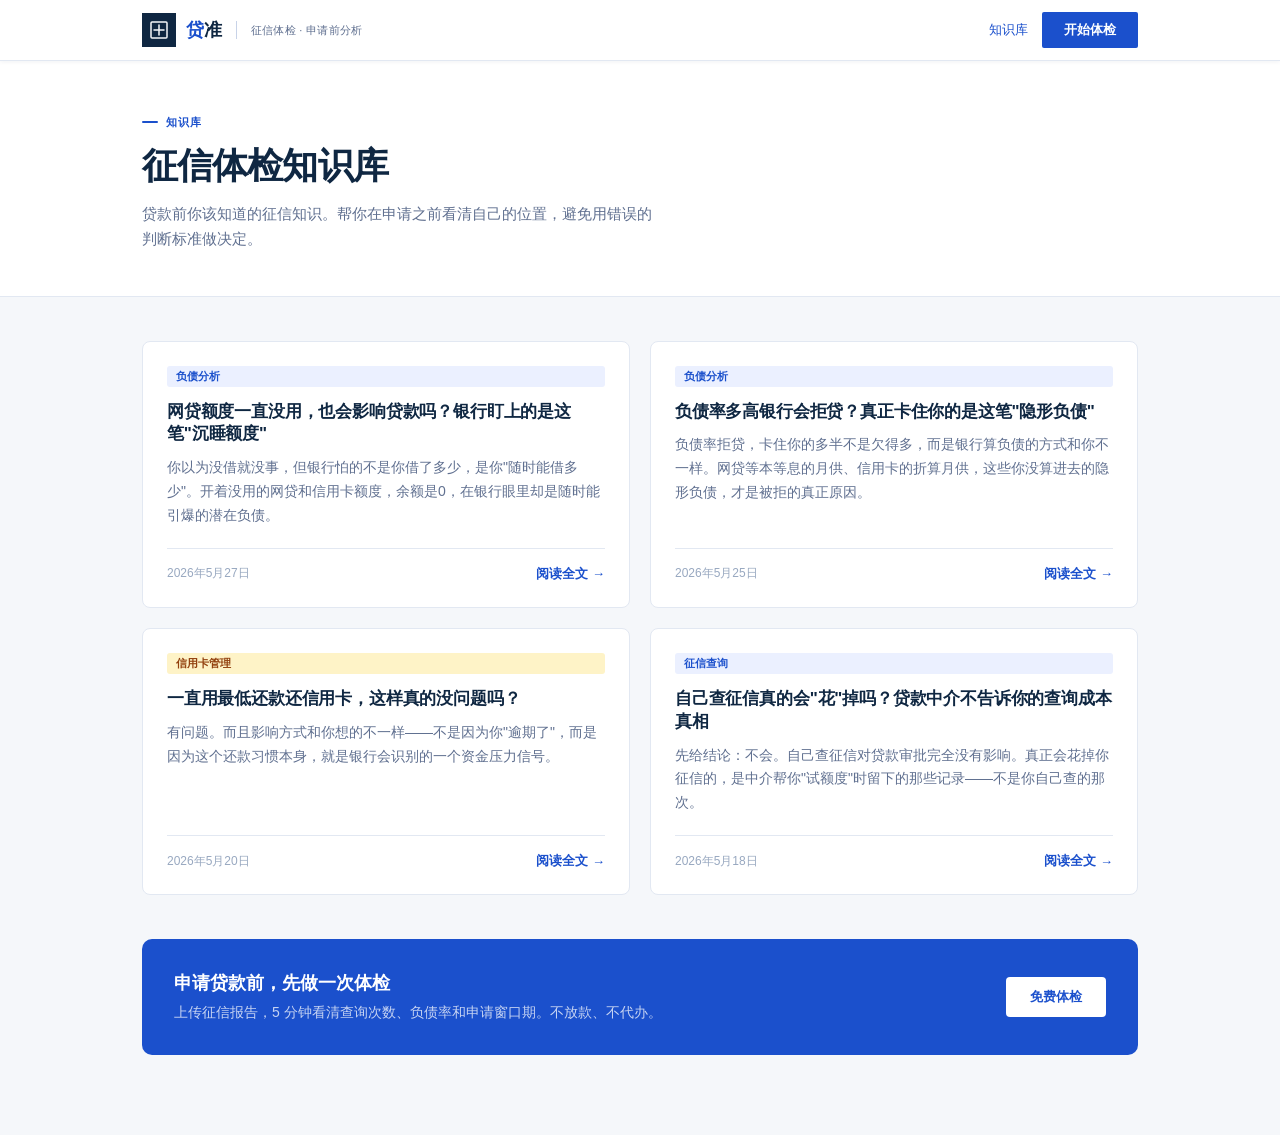
==== blog/index.html @ 6f15da94 "deploy 2026-06-02 12:25 agent 会话持久化 + 移动端保留知识库" ====
<!DOCTYPE html>
<html lang="zh-CN">
<head>
<meta charset="UTF-8">
<meta name="viewport" content="width=device-width, initial-scale=1.0">
<title>征信体检知识库 | 贷准</title>
<meta name="description" content="贷款前你该知道的征信知识：查询次数、负债率、信用卡使用率、被拒原因分析。由贷准科技创始人撰写，帮你在申请贷款前看清自己的位置。">
<link rel="canonical" href="https://dzhun.com.cn/blog/">
<meta property="og:title" content="征信体检知识库 | 贷准">
<meta property="og:description" content="贷款前你该知道的征信知识，帮你在申请前看清自己的位置。">
<meta property="og:url" content="https://dzhun.com.cn/blog/">
<meta property="og:type" content="website">
<meta property="og:image" content="https://dzhun.com.cn/share-cover.png">
<script type="application/ld+json">
{
  "@context": "https://schema.org",
  "@type": "CollectionPage",
  "name": "征信体检知识库",
  "description": "贷款前你该知道的征信知识，由贷准科技创始人撰写。",
  "url": "https://dzhun.com.cn/blog/",
  "publisher": {"@type": "Organization", "name": "贷准科技", "url": "https://dzhun.com.cn"}
}
</script>
<style>
:root{
  --bg:#F5F7FA;--surface:#fff;--border:#E2E8F2;--border2:#C8D3E8;
  --ink:#0F2742;--ink2:#2D4468;--muted:#607090;--faint:#98A8C0;
  --blue:#1B50CC;--blue-d:#1340A8;--blue-lt:#EBF0FF;
  --teal:#1A7A64;--teal-lt:#E4F4EF;
  --sans:'Noto Sans SC','PingFang SC','Hiragino Sans GB','Microsoft YaHei',sans-serif;
  --shadow-sm:0 1px 3px rgba(15,39,66,.07);
  --shadow:0 4px 16px rgba(15,39,66,.09),0 1px 4px rgba(15,39,66,.05);
}
*,*::before,*::after{margin:0;padding:0;box-sizing:border-box;}
html{scroll-behavior:smooth;}
body{font-family:var(--sans);background:var(--bg);color:var(--ink);-webkit-font-smoothing:antialiased;}
a{text-decoration:none;color:inherit;}

/* NAV */
nav{position:sticky;top:0;z-index:200;background:rgba(255,255,255,.97);backdrop-filter:blur(12px);border-bottom:1px solid var(--border);box-shadow:0 1px 4px rgba(15,39,66,.06);}
.nav-inner{max-width:1100px;margin:0 auto;padding:0 clamp(20px,5vw,52px);height:60px;display:flex;align-items:center;gap:28px;}
.logo{display:flex;align-items:center;gap:10px;}
.logo-icon{width:34px;height:34px;background:var(--ink);display:flex;align-items:center;justify-content:center;flex-shrink:0;}
.logo-name{font-size:18px;font-weight:900;color:var(--ink);letter-spacing:-.01em;}
.logo-name em{font-style:normal;color:var(--blue);}
.logo-div{width:1px;height:18px;background:var(--border2);margin:0 4px;}
.logo-desc{font-size:11px;color:var(--muted);letter-spacing:.03em;white-space:nowrap;}
.nav-r{margin-left:auto;display:flex;align-items:center;gap:14px;}
.nav-link{font-size:13px;color:var(--muted);transition:color .2s;}
.nav-link:hover,.nav-link.active{color:var(--blue);}
.nav-btn{font-size:13px;font-weight:700;background:var(--blue);color:#fff;border:none;padding:9px 22px;cursor:pointer;transition:all .2s;white-space:nowrap;border-radius:2px;display:inline-block;}
.nav-btn:hover{background:var(--blue-d);}
@media(max-width:640px){.logo-div,.logo-desc{display:none;}}

/* PAGE HEADER */
.page-header{background:var(--surface);border-bottom:1px solid var(--border);padding:48px 0 44px;}
.inner{max-width:1100px;margin:0 auto;padding:0 clamp(20px,5vw,52px);}
.page-label{font-size:11px;font-weight:700;letter-spacing:.1em;text-transform:uppercase;color:var(--blue);display:inline-flex;align-items:center;gap:8px;margin-bottom:12px;}
.page-label::before{content:'';width:16px;height:2px;background:var(--blue);border-radius:1px;}
.page-h1{font-size:clamp(24px,3.5vw,36px);font-weight:900;letter-spacing:-.025em;color:var(--ink);margin-bottom:10px;}
.page-sub{font-size:15px;color:var(--muted);line-height:1.7;max-width:520px;}

/* ARTICLES GRID */
.articles-wrap{max-width:1100px;margin:0 auto;padding:44px clamp(20px,5vw,52px) 80px;}
.articles-grid{display:grid;grid-template-columns:repeat(auto-fill,minmax(320px,1fr));gap:20px;}

/* CARD */
.card{background:var(--surface);border:1px solid var(--border);border-radius:8px;padding:24px;transition:box-shadow .2s,border-color .2s;display:flex;flex-direction:column;}
.card:hover{box-shadow:var(--shadow);border-color:var(--border2);}
.card-tag{font-size:11px;font-weight:600;color:var(--blue);background:var(--blue-lt);padding:3px 9px;border-radius:3px;display:inline-block;margin-bottom:14px;}
.card-title{font-size:17px;font-weight:800;color:var(--ink);line-height:1.35;margin-bottom:10px;letter-spacing:-.01em;}
.card:hover .card-title{color:var(--blue);}
.card-excerpt{font-size:14px;color:var(--muted);line-height:1.7;margin-bottom:20px;flex:1;}
.card-footer{display:flex;align-items:center;justify-content:space-between;padding-top:16px;border-top:1px solid var(--border);}
.card-date{font-size:12px;color:var(--faint);}
.card-read{font-size:13px;font-weight:600;color:var(--blue);display:inline-flex;align-items:center;gap:4px;}
.card-read::after{content:'→';transition:transform .2s;}
.card:hover .card-read::after{transform:translateX(3px);}

/* CTA BANNER */
.cta-banner{background:var(--blue);border-radius:10px;padding:32px;margin-top:16px;display:flex;align-items:center;justify-content:space-between;flex-wrap:wrap;gap:20px;}
.cta-banner-text h3{font-size:18px;font-weight:800;color:#fff;margin-bottom:6px;}
.cta-banner-text p{font-size:14px;color:rgba(255,255,255,.75);line-height:1.6;}
.cta-banner-btn{font-size:13px;font-weight:700;background:#fff;color:var(--blue);padding:11px 24px;border-radius:4px;white-space:nowrap;flex-shrink:0;transition:opacity .2s;}
.cta-banner-btn:hover{opacity:.9;}
</style>
<script src="/nav-agent.js?v=1780373710"></script>
</head>
<body>

<nav>
  <div class="nav-inner">
    <a href="/" class="logo">
      <div class="logo-icon">
        <svg width="18" height="18" viewBox="0 0 18 18" fill="none">
          <rect x="1" y="1" width="16" height="16" rx="1" stroke="#F5F7FA" stroke-width="1.5"/>
          <path d="M4 9h10M9 4v10" stroke="#F5F7FA" stroke-width="1.5" stroke-linecap="round"/>
        </svg>
      </div>
      <div class="logo-name"><em>贷</em>准</div>
      <div class="logo-div"></div>
      <div class="logo-desc">征信体检 · 申请前分析</div>
    </a>
    <div class="nav-r">
      <a href="/blog/" class="nav-link active">知识库</a>
      <a href="/checkup.html" class="nav-btn">开始体检</a>
    </div>
  </div>
</nav>

<div class="page-header">
  <div class="inner">
    <div class="page-label">知识库</div>
    <h1 class="page-h1">征信体检知识库</h1>
    <p class="page-sub">贷款前你该知道的征信知识。帮你在申请之前看清自己的位置，避免用错误的判断标准做决定。</p>
  </div>
</div>

<div class="articles-wrap">
  <div class="articles-grid">

    <a href="/blog/chenshui-edu.html" class="card">
      <span class="card-tag">负债分析</span>
      <h2 class="card-title">网贷额度一直没用，也会影响贷款吗？银行盯上的是这笔"沉睡额度"</h2>
      <p class="card-excerpt">你以为没借就没事，但银行怕的不是你借了多少，是你"随时能借多少"。开着没用的网贷和信用卡额度，余额是0，在银行眼里却是随时能引爆的潜在负债。</p>
      <div class="card-footer">
        <span class="card-date">2026年5月27日</span>
        <span class="card-read">阅读全文</span>
      </div>
    </a>

    <a href="/blog/fuzhai-lv-yinxing-fuzhai.html" class="card">
      <span class="card-tag">负债分析</span>
      <h2 class="card-title">负债率多高银行会拒贷？真正卡住你的是这笔"隐形负债"</h2>
      <p class="card-excerpt">负债率拒贷，卡住你的多半不是欠得多，而是银行算负债的方式和你不一样。网贷等本等息的月供、信用卡的折算月供，这些你没算进去的隐形负债，才是被拒的真正原因。</p>
      <div class="card-footer">
        <span class="card-date">2026年5月25日</span>
        <span class="card-read">阅读全文</span>
      </div>
    </a>

    <a href="/blog/xinyongka-zuidi-huankuan.html" class="card">
      <span class="card-tag" style="color:#92400e;background:#fef3c7;">信用卡管理</span>
      <h2 class="card-title">一直用最低还款还信用卡，这样真的没问题吗？</h2>
      <p class="card-excerpt">有问题。而且影响方式和你想的不一样——不是因为你"逾期了"，而是因为这个还款习惯本身，就是银行会识别的一个资金压力信号。</p>
      <div class="card-footer">
        <span class="card-date">2026年5月20日</span>
        <span class="card-read">阅读全文</span>
      </div>
    </a>

    <a href="/blog/ziji-cha-zhengxin-hui-hua-ma.html" class="card">
      <span class="card-tag">征信查询</span>
      <h2 class="card-title">自己查征信真的会"花"掉吗？贷款中介不告诉你的查询成本真相</h2>
      <p class="card-excerpt">先给结论：不会。自己查征信对贷款审批完全没有影响。真正会花掉你征信的，是中介帮你"试额度"时留下的那些记录——不是你自己查的那次。</p>
      <div class="card-footer">
        <span class="card-date">2026年5月18日</span>
        <span class="card-read">阅读全文</span>
      </div>
    </a>

  </div>

  <div class="cta-banner" style="margin-top:44px;">
    <div class="cta-banner-text">
      <h3>申请贷款前，先做一次体检</h3>
      <p>上传征信报告，5 分钟看清查询次数、负债率和申请窗口期。不放款、不代办。</p>
    </div>
    <a href="/checkup.html" class="cta-banner-btn">免费体检</a>
  </div>
</div>

</body>
</html>
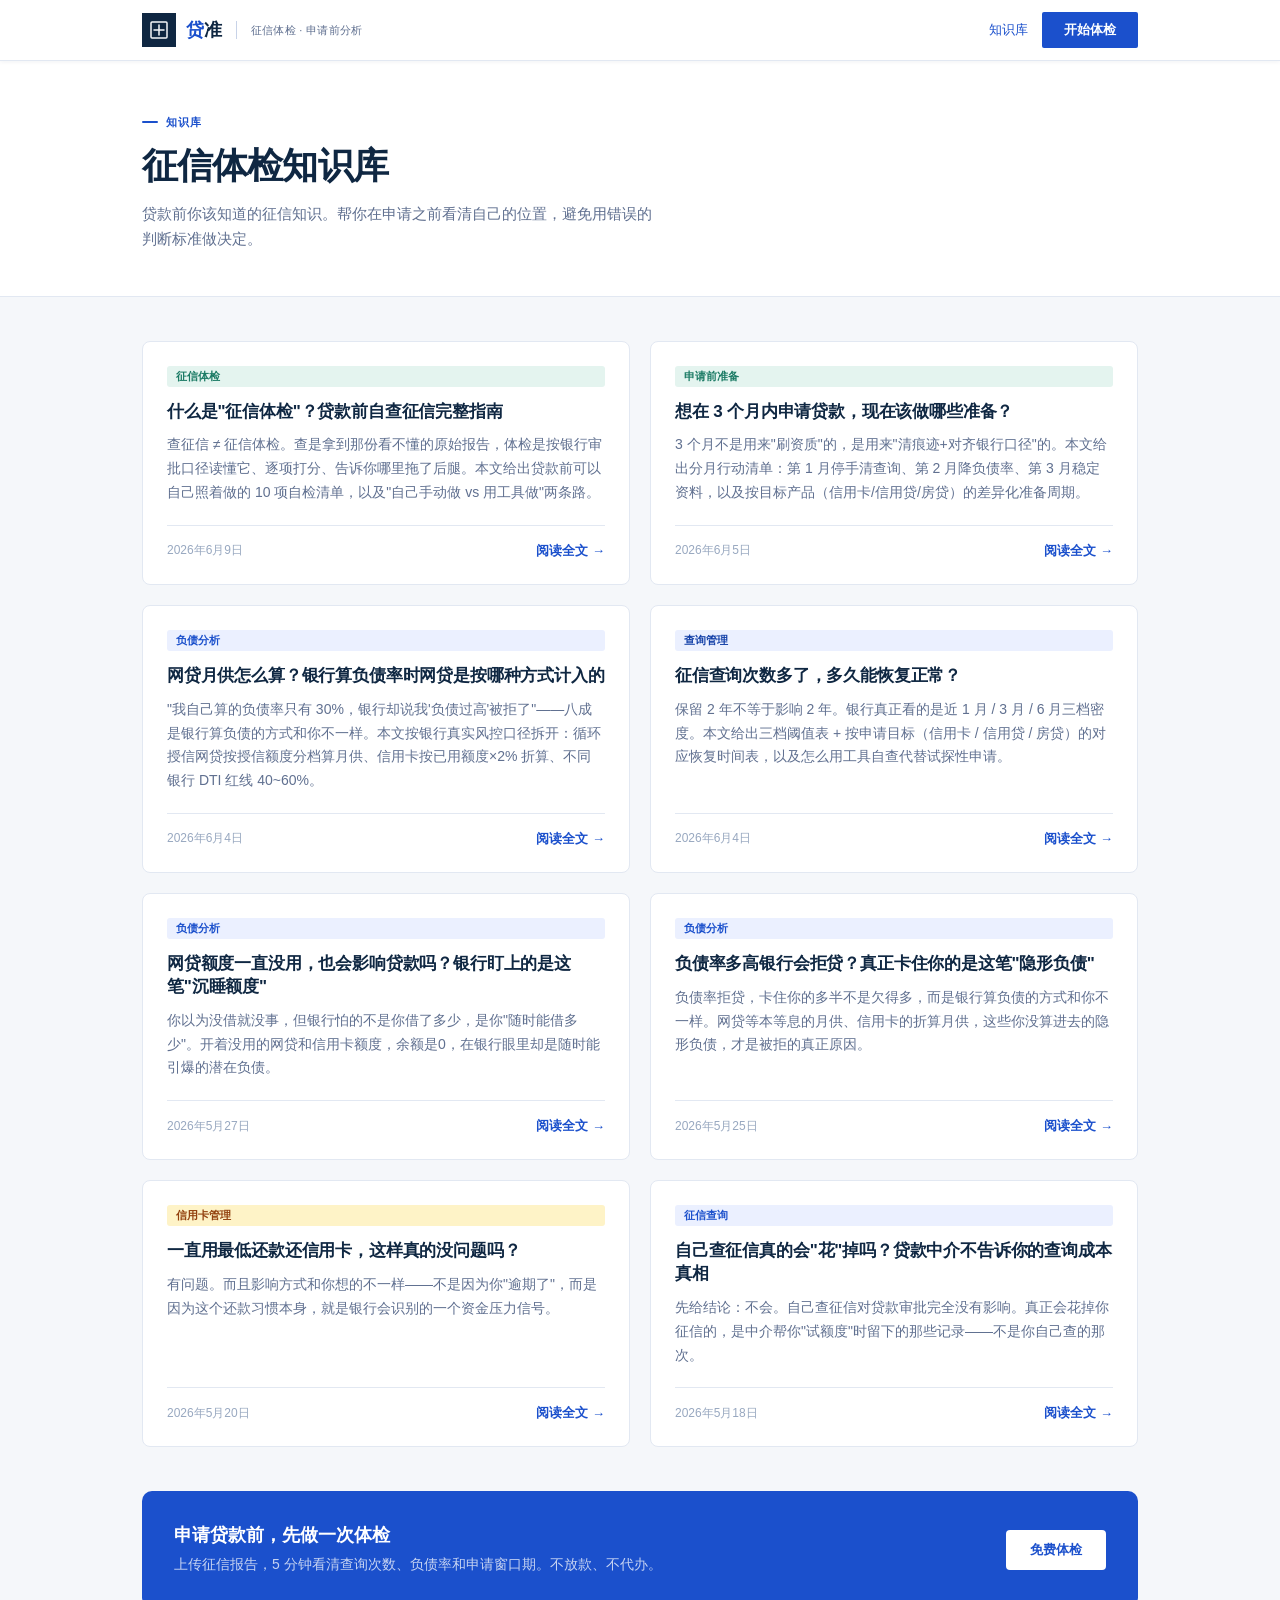
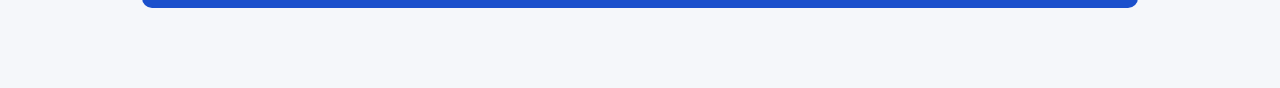
==== commit 2afe5e6d: "blog: 新增「什么是征信体检」概念卡位页 + 知识库卡片 + sitemap GEO 落点①：占住"征信体检"概念定义，含 10 项自检表 + 5 条 FAQ（FAQPage schema），目标" ====
--- a/blog/index.html
+++ b/blog/index.html
@@ -84,7 +84,7 @@
 .cta-banner-btn{font-size:13px;font-weight:700;background:#fff;color:var(--blue);padding:11px 24px;border-radius:4px;white-space:nowrap;flex-shrink:0;transition:opacity .2s;}
 .cta-banner-btn:hover{opacity:.9;}
 </style>
-<script src="/nav-agent.js?v=1780373710"></script>
+<script src="/nav-agent.js?v=1780382572"></script>
 </head>
 <body>
 
@@ -119,6 +119,46 @@
 <div class="articles-wrap">
   <div class="articles-grid">
 
+    <a href="/blog/shenme-shi-zhengxin-tijian.html" class="card">
+      <span class="card-tag" style="color:#1A7A64;background:#E4F4EF;">征信体检</span>
+      <h2 class="card-title">什么是"征信体检"？贷款前自查征信完整指南</h2>
+      <p class="card-excerpt">查征信 ≠ 征信体检。查是拿到那份看不懂的原始报告，体检是按银行审批口径读懂它、逐项打分、告诉你哪里拖了后腿。本文给出贷款前可以自己照着做的 10 项自检清单，以及"自己手动做 vs 用工具做"两条路。</p>
+      <div class="card-footer">
+        <span class="card-date">2026年6月9日</span>
+        <span class="card-read">阅读全文</span>
+      </div>
+    </a>
+
+    <a href="/blog/sange-yue-zhunbei-zhengxin.html" class="card">
+      <span class="card-tag" style="color:#1A7A64;background:#E4F4EF;">申请前准备</span>
+      <h2 class="card-title">想在 3 个月内申请贷款，现在该做哪些准备？</h2>
+      <p class="card-excerpt">3 个月不是用来"刷资质"的，是用来"清痕迹+对齐银行口径"的。本文给出分月行动清单：第 1 月停手清查询、第 2 月降负债率、第 3 月稳定资料，以及按目标产品（信用卡/信用贷/房贷）的差异化准备周期。</p>
+      <div class="card-footer">
+        <span class="card-date">2026年6月5日</span>
+        <span class="card-read">阅读全文</span>
+      </div>
+    </a>
+
+    <a href="/blog/wangdai-yuegong-fuzhai-suan-fa.html" class="card">
+      <span class="card-tag">负债分析</span>
+      <h2 class="card-title">网贷月供怎么算？银行算负债率时网贷是按哪种方式计入的</h2>
+      <p class="card-excerpt">"我自己算的负债率只有 30%，银行却说我'负债过高'被拒了"——八成是银行算负债的方式和你不一样。本文按银行真实风控口径拆开：循环授信网贷按授信额度分档算月供、信用卡按已用额度×2% 折算、不同银行 DTI 红线 40~60%。</p>
+      <div class="card-footer">
+        <span class="card-date">2026年6月4日</span>
+        <span class="card-read">阅读全文</span>
+      </div>
+    </a>
+
+    <a href="/blog/zhengxin-chaxun-duojiu-huifu.html" class="card">
+      <span class="card-tag" style="color:#1340A8;background:#EBF0FF;">查询管理</span>
+      <h2 class="card-title">征信查询次数多了，多久能恢复正常？</h2>
+      <p class="card-excerpt">保留 2 年不等于影响 2 年。银行真正看的是近 1 月 / 3 月 / 6 月三档密度。本文给出三档阈值表 + 按申请目标（信用卡 / 信用贷 / 房贷）的对应恢复时间表，以及怎么用工具自查代替试探性申请。</p>
+      <div class="card-footer">
+        <span class="card-date">2026年6月4日</span>
+        <span class="card-read">阅读全文</span>
+      </div>
+    </a>
+
     <a href="/blog/chenshui-edu.html" class="card">
       <span class="card-tag">负债分析</span>
       <h2 class="card-title">网贷额度一直没用，也会影响贷款吗？银行盯上的是这笔"沉睡额度"</h2>
